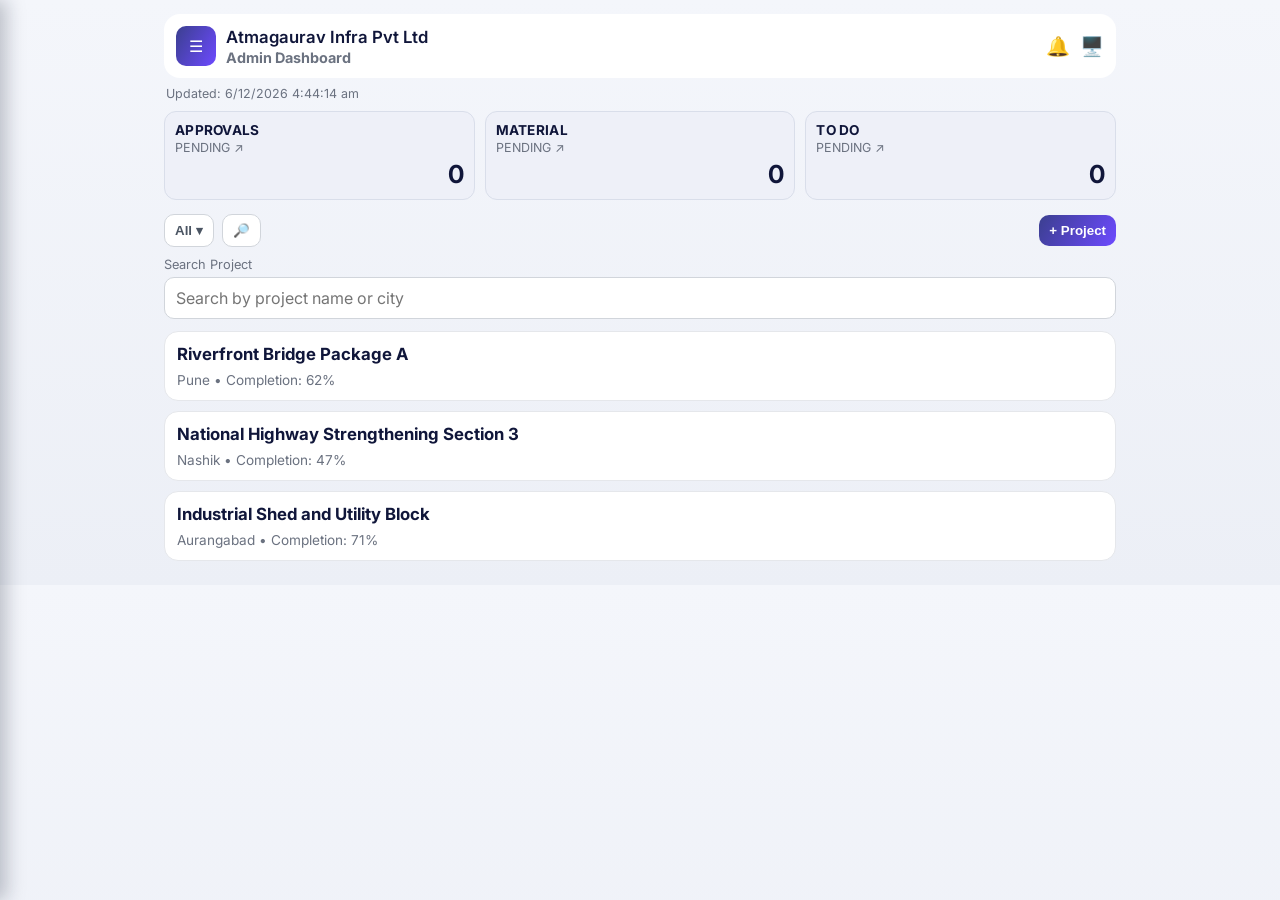
==== dashboard-admin.html @ f69ec0d4 "Refresh admin dashboard layout with pending KPI grid and project toolbar" ====
<!doctype html>
<html lang="en">
  <head>
    <meta charset="UTF-8" />
    <meta name="viewport" content="width=device-width, initial-scale=1.0" />
    <title>Admin | Atmagaurav Infra Pvt Ltd</title>
    <link rel="preconnect" href="https://fonts.googleapis.com" />
    <link rel="preconnect" href="https://fonts.gstatic.com" crossorigin />
    <link
      href="https://fonts.googleapis.com/css2?family=Inter:wght@400;500;600;700&display=swap"
      rel="stylesheet"
    />
    <link rel="stylesheet" href="dashboard.css" />
  </head>
  <body>
    <aside id="side-menu" class="side-menu" aria-hidden="true">
      <div class="side-menu-header">
        <h2>Menu</h2>
        <button id="close-menu" type="button">✕</button>
      </div>
      <nav class="side-menu-list">
        <a href="#">Projects</a>
        <a href="#">Subcontractor Registration</a>
        <a href="#">Vendor Registration</a>
        <a href="#">Material Registration</a>
        <a href="#">Reports</a>
        <a class="logout-item" href="index.html">Logout</a>
      </nav>
    </aside>
    <div id="menu-backdrop" class="menu-backdrop" hidden></div>

    <main class="dashboard-shell">
      <header class="topbar">
        <button id="menu-toggle" class="menu-toggle" type="button" aria-expanded="false" aria-controls="side-menu">☰</button>
        <div class="title-wrap">
          <p class="eyebrow">Atmagaurav Infra Pvt Ltd</p>
          <h1>Admin Dashboard</h1>
        </div>
        <div class="top-icons" aria-hidden="true">
          <span>🔔</span>
          <span>🖥️</span>
        </div>
      </header>

      <p class="updated-stamp" id="updated-stamp">Updated just now</p>

      <section class="summary-grid" aria-label="Admin KPI cards">
        <article class="summary-card">
          <h2>APPROVALS</h2>
          <p class="sub-kpi">PENDING ↗</p>
          <p class="value" id="kpi-approvals">0</p>
        </article>
        <article class="summary-card">
          <h2>MATERIAL</h2>
          <p class="sub-kpi">PENDING ↗</p>
          <p class="value" id="kpi-material">0</p>
        </article>
        <article class="summary-card">
          <h2>TO DO</h2>
          <p class="sub-kpi">PENDING ↗</p>
          <p class="value" id="kpi-todo">0</p>
        </article>
      </section>

      <section>
        <div class="projects-toolbar">
          <div class="toolbar-left">
            <button class="toolbar-btn" type="button">All ▾</button>
            <button class="toolbar-btn" type="button" id="search-toggle">🔎</button>
          </div>
          <button id="add-project" type="button" class="add-project">+ Project</button>
        </div>

        <div class="search-wrap" id="search-wrap">
          <label for="project-search" class="search-label">Search Project</label>
          <input id="project-search" class="project-search" type="search" placeholder="Search by project name or city" />
        </div>

        <div class="project-list" id="project-list">
          <a class="project-card" href="project-dashboard.html?project=Riverfront+Bridge+Package+A">
            <h3>Riverfront Bridge Package A</h3>
            <p>Pune • Completion: 62%</p>
          </a>
          <a class="project-card" href="project-dashboard.html?project=National+Highway+Strengthening+Section+3">
            <h3>National Highway Strengthening Section 3</h3>
            <p>Nashik • Completion: 47%</p>
          </a>
          <a class="project-card" href="project-dashboard.html?project=Industrial+Shed+and+Utility+Block">
            <h3>Industrial Shed and Utility Block</h3>
            <p>Aurangabad • Completion: 71%</p>
          </a>
        </div>
      </section>
    </main>

    <script src="dashboard.js"></script>
  </body>
</html>
---- dashboard.css ----
:root {
  --bg-primary: #eceff6;
  --bg-secondary: #f4f6fb;
  --card: #ffffff;
  --text: #10163a;
  --muted: #6b7280;
  --brand-primary: #6d4aff;
  --brand-secondary: #3b3f8f;
}

* { box-sizing: border-box; }

body {
  margin: 0;
  font-family: 'Inter', system-ui, -apple-system, BlinkMacSystemFont, 'Segoe UI', sans-serif;
  background: linear-gradient(180deg, var(--bg-secondary), var(--bg-primary));
  color: var(--text);
}

.dashboard-shell {
  max-width: 980px;
  margin: 0 auto;
  padding: 14px 14px 24px;
}

.topbar {
  background: var(--card);
  border-radius: 16px;
  padding: 12px;
  display: flex;
  align-items: center;
  gap: 10px;
}

.title-wrap { min-width: 0; flex: 1; }

.menu-toggle {
  border: none;
  width: 40px;
  height: 40px;
  border-radius: 10px;
  color: #fff;
  background: linear-gradient(120deg, var(--brand-secondary), var(--brand-primary));
  font-size: 1rem;
}

.eyebrow { margin: 0; color: var(--text); font-size: 1.05rem; font-weight: 600; white-space: nowrap; overflow: hidden; text-overflow: ellipsis; }
.topbar h1 { margin: 2px 0 0; font-size: 0.9rem; color: var(--muted); }

.top-icons { display: flex; gap: 10px; color: #1f2555; font-size: 1.2rem; align-items: center; }

.updated-stamp {
  margin: 8px 2px 0;
  color: var(--muted);
  font-size: 0.78rem;
}

.summary-grid {
  margin-top: 10px;
  display: grid;
  grid-template-columns: repeat(3, minmax(0, 1fr));
  gap: 10px;
}

.summary-card {
  background: #eef0f8;
  border: 1px solid #d9deea;
  border-radius: 12px;
  padding: 10px;
}

.summary-card h2 {
  margin: 0;
  font-size: 0.85rem;
  letter-spacing: 0.02em;
}

.sub-kpi {
  margin: 2px 0 4px;
  color: var(--muted);
  font-size: 0.78rem;
}

.value {
  margin: 0;
  font-size: 1.55rem;
  font-weight: 700;
  text-align: right;
}

.projects-toolbar {
  margin-top: 14px;
  display: flex;
  justify-content: space-between;
  align-items: center;
}

.toolbar-left {
  display: flex;
  gap: 8px;
}

.toolbar-btn,
.add-project {
  border: 1px solid #d1d5db;
  background: #fff;
  border-radius: 10px;
  padding: 8px 10px;
  font-weight: 600;
  color: #4b5563;
}

.add-project {
  border: none;
  color: #fff;
  background: linear-gradient(120deg, var(--brand-secondary), var(--brand-primary));
}

.search-wrap {
  margin-top: 10px;
}

.search-label {
  display: block;
  margin-bottom: 5px;
  color: var(--muted);
  font-size: 0.8rem;
}

.project-search {
  width: 100%;
  border: 1px solid #d1d5db;
  border-radius: 10px;
  padding: 10px 11px;
  font: inherit;
}

.project-list {
  margin-top: 12px;
  display: grid;
  gap: 10px;
}

.project-card {
  text-decoration: none;
  color: inherit;
  background: var(--card);
  border-radius: 14px;
  border: 1px solid #e5e7eb;
  padding: 12px;
}

.project-card h3 { margin: 0; font-size: 1.05rem; }
.project-card p { margin: 8px 0 0; font-size: 0.85rem; color: var(--muted); }

.side-menu {
  position: fixed;
  top: 0;
  left: 0;
  width: min(50vw, 320px);
  height: 100vh;
  background: #ffffff;
  z-index: 20;
  padding: 14px;
  transform: translateX(-100%);
  transition: transform 200ms ease;
  box-shadow: 6px 0 18px rgba(15, 23, 42, 0.25);
}

.side-menu.open { transform: translateX(0); }

.menu-backdrop {
  position: fixed;
  inset: 0;
  background: rgba(2, 6, 23, 0.45);
  z-index: 10;
}

.side-menu-header {
  display: flex;
  justify-content: space-between;
  align-items: center;
}

.side-menu-header h2 { margin: 0; font-size: 1rem; }
.side-menu-header button { border: none; background: transparent; font-size: 1rem; }

.side-menu-list { margin-top: 14px; display: grid; gap: 8px; }

.side-menu-list a {
  text-decoration: none;
  color: #0f172a;
  padding: 9px 8px;
  border-radius: 8px;
  background: #f8fafc;
  font-size: 0.88rem;
}

.side-menu-list .logout-item { margin-top: 8px; color: #b91c1c; font-weight: 600; }

@media (max-width: 520px) {
  .summary-grid { grid-template-columns: repeat(1, minmax(0, 1fr)); }
}
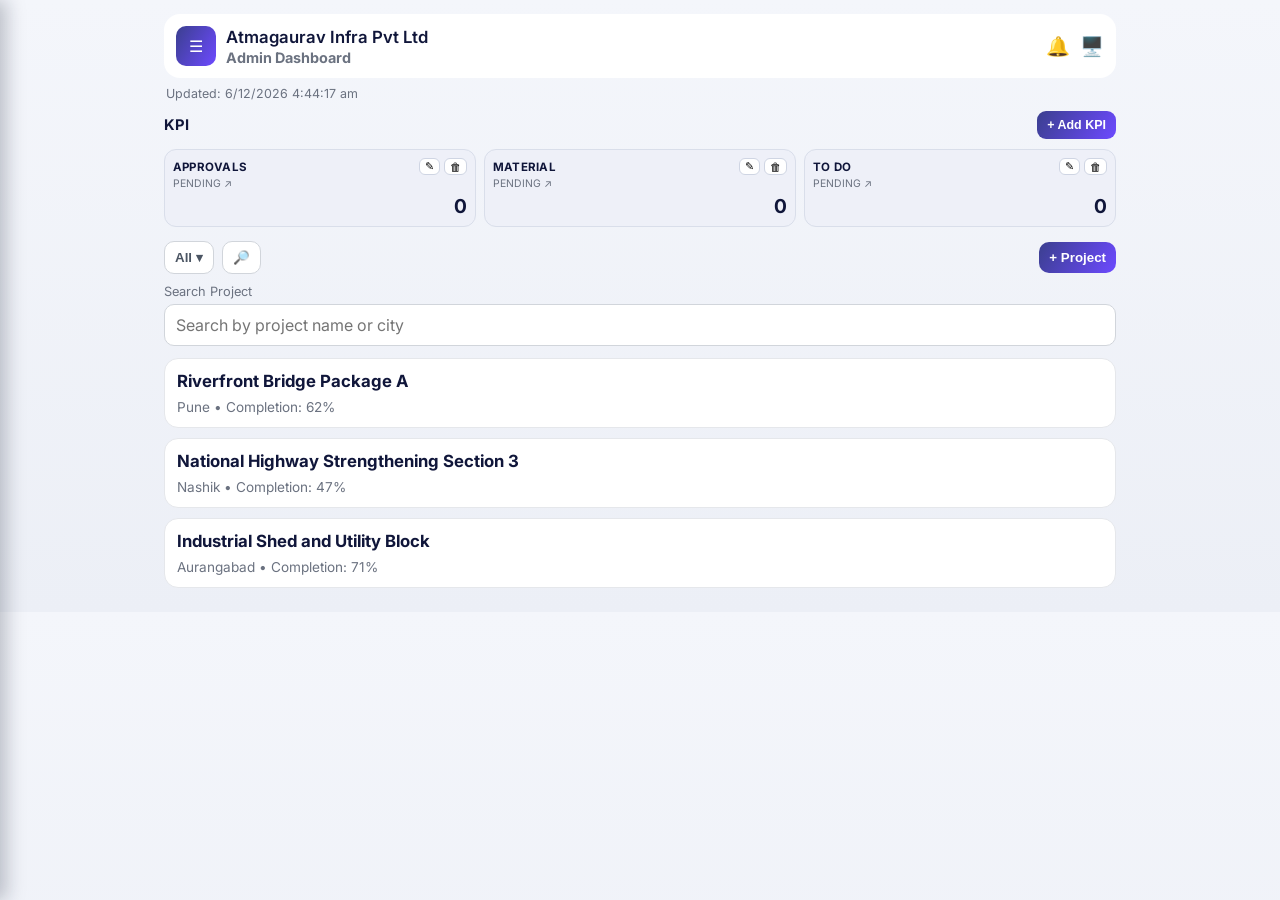
==== commit ea7706cb: "Keep KPI cards 3-per-row on mobile and add KPI CRUD actions" ====
--- a/dashboard-admin.html
+++ b/dashboard-admin.html
@@ -44,22 +44,47 @@
 
       <p class="updated-stamp" id="updated-stamp">Updated just now</p>
 
-      <section class="summary-grid" aria-label="Admin KPI cards">
-        <article class="summary-card">
-          <h2>APPROVALS</h2>
-          <p class="sub-kpi">PENDING ↗</p>
-          <p class="value" id="kpi-approvals">0</p>
-        </article>
-        <article class="summary-card">
-          <h2>MATERIAL</h2>
-          <p class="sub-kpi">PENDING ↗</p>
-          <p class="value" id="kpi-material">0</p>
-        </article>
-        <article class="summary-card">
-          <h2>TO DO</h2>
-          <p class="sub-kpi">PENDING ↗</p>
-          <p class="value" id="kpi-todo">0</p>
-        </article>
+      <section aria-label="Admin KPI cards">
+        <div class="kpi-header">
+          <h2>KPI</h2>
+          <button id="add-kpi" class="add-kpi" type="button">+ Add KPI</button>
+        </div>
+
+        <div class="summary-grid" id="summary-grid">
+          <article class="summary-card">
+            <div class="kpi-top-row">
+              <h3>APPROVALS</h3>
+              <div class="kpi-actions">
+                <button class="kpi-edit" type="button">✎</button>
+                <button class="kpi-delete" type="button">🗑</button>
+              </div>
+            </div>
+            <p class="sub-kpi">PENDING ↗</p>
+            <p class="value">0</p>
+          </article>
+          <article class="summary-card">
+            <div class="kpi-top-row">
+              <h3>MATERIAL</h3>
+              <div class="kpi-actions">
+                <button class="kpi-edit" type="button">✎</button>
+                <button class="kpi-delete" type="button">🗑</button>
+              </div>
+            </div>
+            <p class="sub-kpi">PENDING ↗</p>
+            <p class="value">0</p>
+          </article>
+          <article class="summary-card">
+            <div class="kpi-top-row">
+              <h3>TO DO</h3>
+              <div class="kpi-actions">
+                <button class="kpi-edit" type="button">✎</button>
+                <button class="kpi-delete" type="button">🗑</button>
+              </div>
+            </div>
+            <p class="sub-kpi">PENDING ↗</p>
+            <p class="value">0</p>
+          </article>
+        </div>
       </section>
 
       <section>
--- a/dashboard.css
+++ b/dashboard.css
@@ -55,35 +55,79 @@
   font-size: 0.78rem;
 }
 
+.kpi-header {
+  margin-top: 10px;
+  display: flex;
+  justify-content: space-between;
+  align-items: center;
+}
+
+.kpi-header h2 {
+  margin: 0;
+  font-size: 0.92rem;
+}
+
+.add-kpi {
+  border: none;
+  border-radius: 9px;
+  padding: 7px 10px;
+  color: #fff;
+  font-size: 0.78rem;
+  font-weight: 600;
+  background: linear-gradient(120deg, var(--brand-secondary), var(--brand-primary));
+}
+
 .summary-grid {
   margin-top: 10px;
   display: grid;
   grid-template-columns: repeat(3, minmax(0, 1fr));
-  gap: 10px;
+  gap: 8px;
 }
 
 .summary-card {
   background: #eef0f8;
   border: 1px solid #d9deea;
   border-radius: 12px;
-  padding: 10px;
-}
-
-.summary-card h2 {
-  margin: 0;
-  font-size: 0.85rem;
+  padding: 8px;
+  min-width: 0;
+}
+
+.kpi-top-row {
+  display: flex;
+  justify-content: space-between;
+  align-items: center;
+  gap: 4px;
+}
+
+.summary-card h3 {
+  margin: 0;
+  font-size: 0.72rem;
   letter-spacing: 0.02em;
+}
+
+.kpi-actions {
+  display: flex;
+  gap: 4px;
+}
+
+.kpi-edit,
+.kpi-delete {
+  border: 1px solid #cfd5e3;
+  background: #fff;
+  border-radius: 6px;
+  font-size: 0.7rem;
+  padding: 1px 5px;
 }
 
 .sub-kpi {
   margin: 2px 0 4px;
   color: var(--muted);
-  font-size: 0.78rem;
+  font-size: 0.65rem;
 }
 
 .value {
   margin: 0;
-  font-size: 1.55rem;
+  font-size: 1.2rem;
   font-weight: 700;
   text-align: right;
 }
@@ -197,7 +241,3 @@
 }
 
 .side-menu-list .logout-item { margin-top: 8px; color: #b91c1c; font-weight: 600; }
-
-@media (max-width: 520px) {
-  .summary-grid { grid-template-columns: repeat(1, minmax(0, 1fr)); }
-}
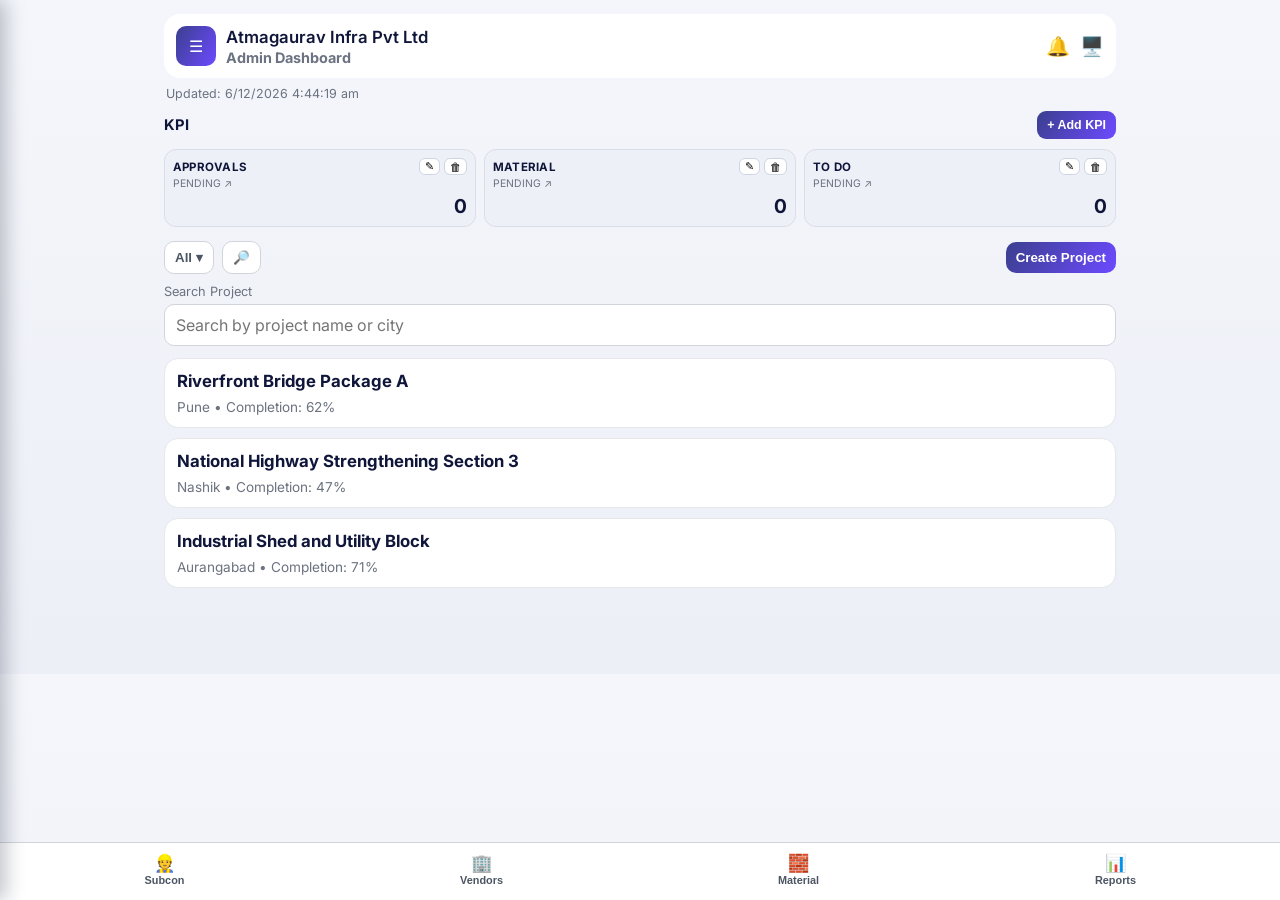
==== commit ae6d676f: "Add project menu visibility, bottom quick nav, and create-project form" ====
--- a/dashboard-admin.html
+++ b/dashboard-admin.html
@@ -19,10 +19,10 @@
         <button id="close-menu" type="button">✕</button>
       </div>
       <nav class="side-menu-list">
-        <a href="#">Projects</a>
-        <a href="#">Subcontractor Registration</a>
-        <a href="#">Vendor Registration</a>
-        <a href="#">Material Registration</a>
+        <a href="#" id="menu-projects">Projects</a>
+        <a href="#">Subcontractor</a>
+        <a href="#">Vendors</a>
+        <a href="#">Material</a>
         <a href="#">Reports</a>
         <a class="logout-item" href="index.html">Logout</a>
       </nav>
@@ -87,13 +87,13 @@
         </div>
       </section>
 
-      <section>
+      <section id="projects-section">
         <div class="projects-toolbar">
           <div class="toolbar-left">
             <button class="toolbar-btn" type="button">All ▾</button>
             <button class="toolbar-btn" type="button" id="search-toggle">🔎</button>
           </div>
-          <button id="add-project" type="button" class="add-project">+ Project</button>
+          <button id="add-project" type="button" class="add-project">Create Project</button>
         </div>
 
         <div class="search-wrap" id="search-wrap">
@@ -118,6 +118,39 @@
       </section>
     </main>
 
+    <nav class="bottom-nav" aria-label="Quick actions">
+      <button type="button"><span>👷</span><small>Subcon</small></button>
+      <button type="button"><span>🏢</span><small>Vendors</small></button>
+      <button type="button"><span>🧱</span><small>Material</small></button>
+      <button type="button"><span>📊</span><small>Reports</small></button>
+    </nav>
+
+    <dialog id="project-modal" class="project-modal">
+      <form id="create-project-form" class="project-form" method="dialog">
+        <div class="modal-head">
+          <h2>Create Project</h2>
+          <button type="button" id="close-project-modal">✕</button>
+        </div>
+
+        <label>Project Name <input id="project-name-input" required /></label>
+        <label>Client Name <input id="client-name-input" required /></label>
+        <label>Cost Put to Tender <input id="cost-tender-input" type="number" min="0" step="0.01" required /></label>
+        <label>Contract Price <input id="contract-price-input" type="number" min="0" step="0.01" required /></label>
+        <label>% above / Below (auto)
+          <input id="percent-above-below" readonly placeholder="Auto calculated" />
+        </label>
+        <label>Work Order Date <input id="work-order-date" type="date" required /></label>
+        <label>Schedule Completion Date <input id="schedule-date" type="date" required /></label>
+        <label>EOT Date <input id="eot-date" type="date" /></label>
+        <label>DLP Date <input id="dlp-date" type="date" /></label>
+        <label>Construction Period (auto)
+          <input id="construction-period" readonly placeholder="Auto calculated" />
+        </label>
+
+        <button class="save-project" type="submit">Save Project</button>
+      </form>
+    </dialog>
+
     <script src="dashboard.js"></script>
   </body>
 </html>
--- a/dashboard.css
+++ b/dashboard.css
@@ -20,7 +20,7 @@
 .dashboard-shell {
   max-width: 980px;
   margin: 0 auto;
-  padding: 14px 14px 24px;
+  padding: 14px 14px 86px;
 }
 
 .topbar {
@@ -196,6 +196,32 @@
 
 .project-card h3 { margin: 0; font-size: 1.05rem; }
 .project-card p { margin: 8px 0 0; font-size: 0.85rem; color: var(--muted); }
+
+.bottom-nav {
+  position: fixed;
+  left: 0;
+  right: 0;
+  bottom: 0;
+  display: grid;
+  grid-template-columns: repeat(4, minmax(0, 1fr));
+  gap: 4px;
+  padding: 8px 8px calc(10px + env(safe-area-inset-bottom));
+  background: #ffffff;
+  border-top: 1px solid #d1d5db;
+}
+
+.bottom-nav button {
+  border: none;
+  background: transparent;
+  color: #4b5563;
+  display: grid;
+  justify-items: center;
+  gap: 2px;
+  padding: 4px 2px;
+}
+
+.bottom-nav span { font-size: 1.08rem; line-height: 1; }
+.bottom-nav small { font-size: 0.68rem; font-weight: 600; }
 
 .side-menu {
   position: fixed;
@@ -241,3 +267,63 @@
 }
 
 .side-menu-list .logout-item { margin-top: 8px; color: #b91c1c; font-weight: 600; }
+
+.project-modal {
+  width: min(92vw, 460px);
+  border: none;
+  border-radius: 14px;
+  padding: 0;
+}
+
+.project-modal::backdrop {
+  background: rgba(2, 6, 23, 0.5);
+}
+
+.project-form {
+  padding: 14px;
+  display: grid;
+  gap: 8px;
+}
+
+.modal-head {
+  display: flex;
+  justify-content: space-between;
+  align-items: center;
+}
+
+.modal-head h2 {
+  margin: 0;
+  font-size: 1rem;
+}
+
+.modal-head button {
+  border: none;
+  background: transparent;
+  font-size: 1rem;
+}
+
+.project-form label {
+  display: grid;
+  gap: 4px;
+  font-size: 0.82rem;
+  font-weight: 600;
+  color: #334155;
+}
+
+.project-form input {
+  width: 100%;
+  border: 1px solid #d1d5db;
+  border-radius: 8px;
+  padding: 9px 10px;
+  font: inherit;
+}
+
+.save-project {
+  margin-top: 6px;
+  border: none;
+  border-radius: 10px;
+  color: #fff;
+  font-weight: 700;
+  padding: 10px;
+  background: linear-gradient(120deg, var(--brand-secondary), var(--brand-primary));
+}
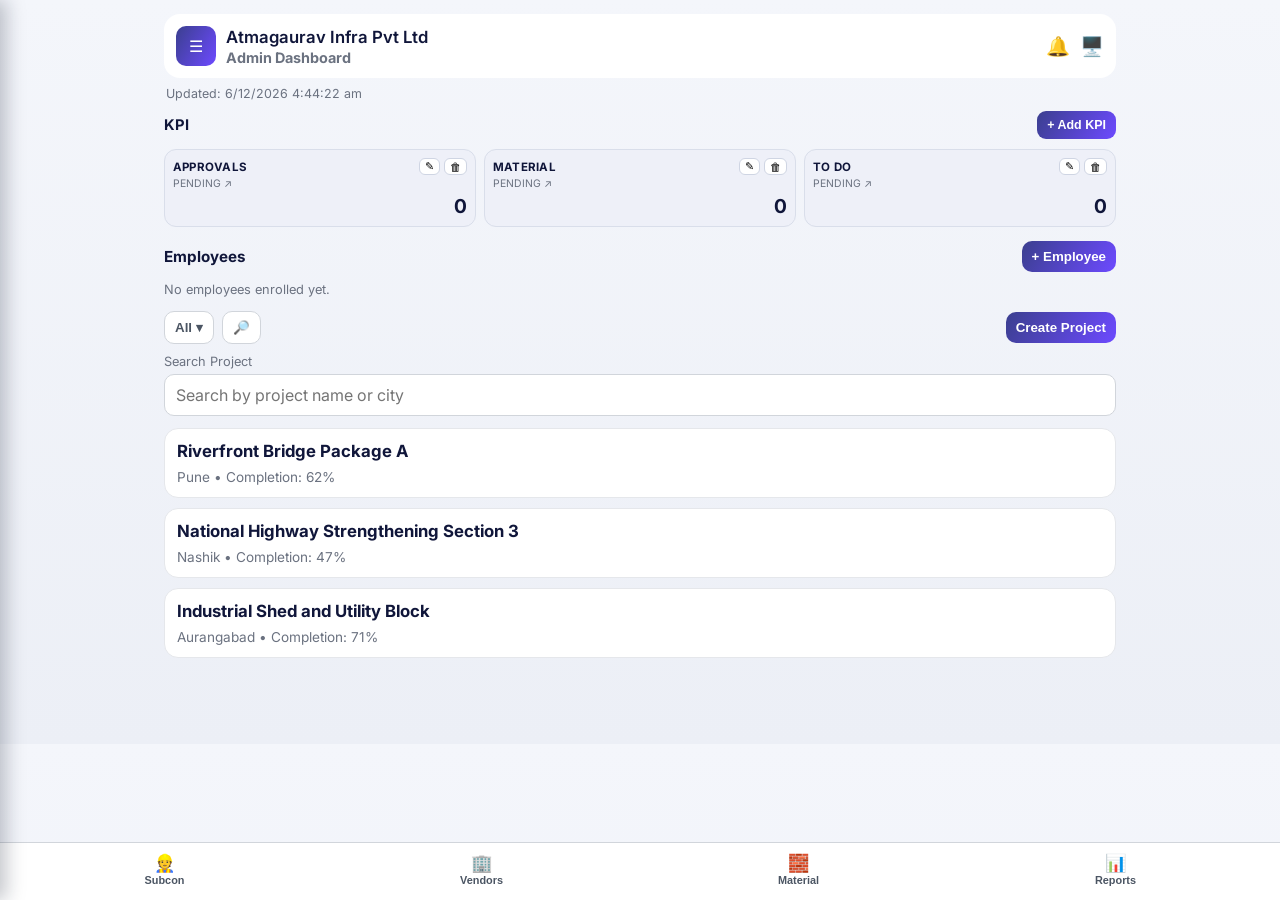
==== commit f10bb451: "Add employee enrolment and project-based login access" ====
--- a/dashboard-admin.html
+++ b/dashboard-admin.html
@@ -20,6 +20,7 @@
       </div>
       <nav class="side-menu-list">
         <a href="#" id="menu-projects">Projects</a>
+        <a href="#" id="menu-employees">Employees</a>
         <a href="#">Subcontractor</a>
         <a href="#">Vendors</a>
         <a href="#">Material</a>
@@ -87,6 +88,15 @@
         </div>
       </section>
 
+
+      <section id="employees-section">
+        <div class="section-head-row">
+          <h2 class="section-head-title">Employees</h2>
+          <button id="add-employee" class="add-project" type="button">+ Employee</button>
+        </div>
+        <div class="employee-list" id="employee-list"></div>
+      </section>
+
       <section id="projects-section">
         <div class="projects-toolbar">
           <div class="toolbar-left">
@@ -151,6 +161,35 @@
       </form>
     </dialog>
 
+
+    <dialog id="employee-modal" class="project-modal">
+      <form id="employee-form" class="project-form" method="dialog">
+        <div class="modal-head">
+          <h2>Employee Enrolment</h2>
+          <button type="button" id="close-employee-modal">✕</button>
+        </div>
+
+        <label>Name of Employee <input id="emp-name" required /></label>
+        <label>Mobile Number <input id="emp-mobile" type="tel" maxlength="10" pattern="[0-9]{10}" required /></label>
+        <label>Email ID <input id="emp-email" type="email" required /></label>
+        <label>DOB <input id="emp-dob" type="date" required /></label>
+        <label>Salary <input id="emp-salary" type="number" min="0" step="0.01" required /></label>
+        <label>Address <input id="emp-address" required /></label>
+        <label>Aadhar Number <input id="emp-aadhar" required /></label>
+        <label>PAN Number <input id="emp-pan" required /></label>
+        <label>Bank Name <input id="emp-bank" required /></label>
+        <label>Account Number <input id="emp-account" required /></label>
+        <label>IFSC <input id="emp-ifsc" required /></label>
+        <label>Assign Project
+          <select id="emp-project" required>
+            <option value="">Select Project</option>
+          </select>
+        </label>
+
+        <button class="save-project" type="submit">Save Employee</button>
+      </form>
+    </dialog>
+
     <script src="dashboard.js"></script>
   </body>
 </html>
--- a/dashboard.css
+++ b/dashboard.css
@@ -327,3 +327,42 @@
   padding: 10px;
   background: linear-gradient(120deg, var(--brand-secondary), var(--brand-primary));
 }
+
+
+.section-head-row {
+  margin-top: 14px;
+  display: flex;
+  justify-content: space-between;
+  align-items: center;
+}
+
+.section-head-title {
+  margin: 0;
+  font-size: 0.95rem;
+}
+
+.employee-list {
+  margin-top: 10px;
+  display: grid;
+  gap: 8px;
+}
+
+.employee-card {
+  background: var(--card);
+  border: 1px solid #e5e7eb;
+  border-radius: 10px;
+  padding: 10px;
+}
+
+.employee-card h4 {
+  margin: 0;
+  font-size: 0.9rem;
+}
+
+.employee-card p {
+  margin: 4px 0 0;
+  font-size: 0.78rem;
+  color: var(--muted);
+}
+
+.empty-state { margin: 0; color: var(--muted); font-size: 0.8rem; }
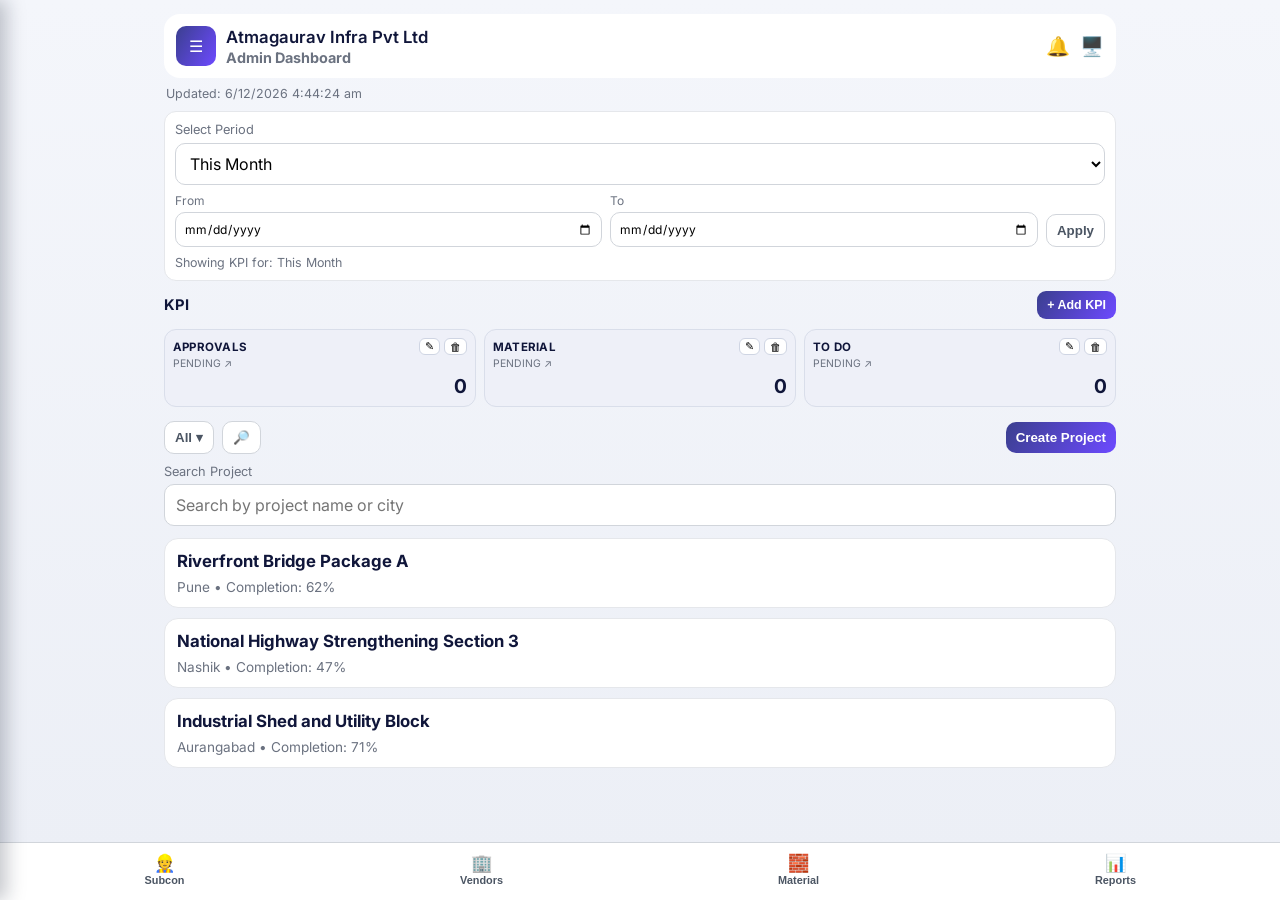
==== commit 3539bdaf: "Add KPI period selector options on admin dashboard" ====
--- a/dashboard-admin.html
+++ b/dashboard-admin.html
@@ -43,88 +43,109 @@
         </div>
       </header>
 
-      <p class="updated-stamp" id="updated-stamp">Updated just now</p>
-
-      <section aria-label="Admin KPI cards">
-        <div class="kpi-header">
-          <h2>KPI</h2>
-          <button id="add-kpi" class="add-kpi" type="button">+ Add KPI</button>
-        </div>
-
-        <div class="summary-grid" id="summary-grid">
-          <article class="summary-card">
-            <div class="kpi-top-row">
-              <h3>APPROVALS</h3>
-              <div class="kpi-actions">
-                <button class="kpi-edit" type="button">✎</button>
-                <button class="kpi-delete" type="button">🗑</button>
+      <section id="admin-home">
+        <p class="updated-stamp" id="updated-stamp">Updated just now</p>
+
+        <section class="period-filter" aria-label="KPI period selector">
+          <label for="kpi-period" class="period-label">Select Period</label>
+          <select id="kpi-period" class="period-select">
+            <option value="this-month">This Month</option>
+            <option value="this-year">This Year</option>
+            <option value="current-financial-year">Current Financial Year</option>
+            <option value="till-date">Till Date</option>
+            <option value="custom">Custom Period</option>
+          </select>
+
+          <div id="custom-period-fields" class="custom-period-fields" hidden>
+            <label>From <input id="custom-period-start" type="date" /></label>
+            <label>To <input id="custom-period-end" type="date" /></label>
+            <button id="apply-custom-period" type="button" class="toolbar-btn">Apply</button>
+          </div>
+
+          <p id="period-note" class="period-note">Showing KPI for: This Month</p>
+        </section>
+
+        <section aria-label="Admin KPI cards">
+          <div class="kpi-header">
+            <h2>KPI</h2>
+            <button id="add-kpi" class="add-kpi" type="button">+ Add KPI</button>
+          </div>
+
+          <div class="summary-grid" id="summary-grid">
+            <article class="summary-card">
+              <div class="kpi-top-row">
+                <h3>APPROVALS</h3>
+                <div class="kpi-actions">
+                  <button class="kpi-edit" type="button">✎</button>
+                  <button class="kpi-delete" type="button">🗑</button>
+                </div>
               </div>
+              <p class="sub-kpi">PENDING ↗</p>
+              <p class="value">0</p>
+            </article>
+            <article class="summary-card">
+              <div class="kpi-top-row">
+                <h3>MATERIAL</h3>
+                <div class="kpi-actions">
+                  <button class="kpi-edit" type="button">✎</button>
+                  <button class="kpi-delete" type="button">🗑</button>
+                </div>
+              </div>
+              <p class="sub-kpi">PENDING ↗</p>
+              <p class="value">0</p>
+            </article>
+            <article class="summary-card">
+              <div class="kpi-top-row">
+                <h3>TO DO</h3>
+                <div class="kpi-actions">
+                  <button class="kpi-edit" type="button">✎</button>
+                  <button class="kpi-delete" type="button">🗑</button>
+                </div>
+              </div>
+              <p class="sub-kpi">PENDING ↗</p>
+              <p class="value">0</p>
+            </article>
+          </div>
+        </section>
+
+        <section id="projects-section">
+          <div class="projects-toolbar">
+            <div class="toolbar-left">
+              <button class="toolbar-btn" type="button">All ▾</button>
+              <button class="toolbar-btn" type="button" id="search-toggle">🔎</button>
             </div>
-            <p class="sub-kpi">PENDING ↗</p>
-            <p class="value">0</p>
-          </article>
-          <article class="summary-card">
-            <div class="kpi-top-row">
-              <h3>MATERIAL</h3>
-              <div class="kpi-actions">
-                <button class="kpi-edit" type="button">✎</button>
-                <button class="kpi-delete" type="button">🗑</button>
-              </div>
-            </div>
-            <p class="sub-kpi">PENDING ↗</p>
-            <p class="value">0</p>
-          </article>
-          <article class="summary-card">
-            <div class="kpi-top-row">
-              <h3>TO DO</h3>
-              <div class="kpi-actions">
-                <button class="kpi-edit" type="button">✎</button>
-                <button class="kpi-delete" type="button">🗑</button>
-              </div>
-            </div>
-            <p class="sub-kpi">PENDING ↗</p>
-            <p class="value">0</p>
-          </article>
-        </div>
+            <button id="add-project" type="button" class="add-project">Create Project</button>
+          </div>
+
+          <div class="search-wrap" id="search-wrap">
+            <label for="project-search" class="search-label">Search Project</label>
+            <input id="project-search" class="project-search" type="search" placeholder="Search by project name or city" />
+          </div>
+
+          <div class="project-list" id="project-list">
+            <a class="project-card" href="project-dashboard.html?project=Riverfront+Bridge+Package+A">
+              <h3>Riverfront Bridge Package A</h3>
+              <p>Pune • Completion: 62%</p>
+            </a>
+            <a class="project-card" href="project-dashboard.html?project=National+Highway+Strengthening+Section+3">
+              <h3>National Highway Strengthening Section 3</h3>
+              <p>Nashik • Completion: 47%</p>
+            </a>
+            <a class="project-card" href="project-dashboard.html?project=Industrial+Shed+and+Utility+Block">
+              <h3>Industrial Shed and Utility Block</h3>
+              <p>Aurangabad • Completion: 71%</p>
+            </a>
+          </div>
+        </section>
       </section>
 
-
-      <section id="employees-section">
+      <section id="employees-section" class="employees-page" hidden>
         <div class="section-head-row">
           <h2 class="section-head-title">Employees</h2>
+          <button id="back-to-dashboard" class="toolbar-btn" type="button">← Dashboard</button>
           <button id="add-employee" class="add-project" type="button">+ Employee</button>
         </div>
         <div class="employee-list" id="employee-list"></div>
-      </section>
-
-      <section id="projects-section">
-        <div class="projects-toolbar">
-          <div class="toolbar-left">
-            <button class="toolbar-btn" type="button">All ▾</button>
-            <button class="toolbar-btn" type="button" id="search-toggle">🔎</button>
-          </div>
-          <button id="add-project" type="button" class="add-project">Create Project</button>
-        </div>
-
-        <div class="search-wrap" id="search-wrap">
-          <label for="project-search" class="search-label">Search Project</label>
-          <input id="project-search" class="project-search" type="search" placeholder="Search by project name or city" />
-        </div>
-
-        <div class="project-list" id="project-list">
-          <a class="project-card" href="project-dashboard.html?project=Riverfront+Bridge+Package+A">
-            <h3>Riverfront Bridge Package A</h3>
-            <p>Pune • Completion: 62%</p>
-          </a>
-          <a class="project-card" href="project-dashboard.html?project=National+Highway+Strengthening+Section+3">
-            <h3>National Highway Strengthening Section 3</h3>
-            <p>Nashik • Completion: 47%</p>
-          </a>
-          <a class="project-card" href="project-dashboard.html?project=Industrial+Shed+and+Utility+Block">
-            <h3>Industrial Shed and Utility Block</h3>
-            <p>Aurangabad • Completion: 71%</p>
-          </a>
-        </div>
       </section>
     </main>
 
--- a/dashboard.css
+++ b/dashboard.css
@@ -53,6 +53,58 @@
   margin: 8px 2px 0;
   color: var(--muted);
   font-size: 0.78rem;
+}
+
+.period-filter {
+  margin-top: 10px;
+  background: var(--card);
+  border: 1px solid #e5e7eb;
+  border-radius: 12px;
+  padding: 10px;
+}
+
+.period-label {
+  display: block;
+  margin-bottom: 6px;
+  font-size: 0.8rem;
+  color: var(--muted);
+}
+
+.period-select {
+  width: 100%;
+  border: 1px solid #d1d5db;
+  border-radius: 10px;
+  padding: 9px 10px;
+  font: inherit;
+  background: #fff;
+}
+
+.custom-period-fields {
+  margin-top: 8px;
+  display: grid;
+  grid-template-columns: 1fr 1fr auto;
+  gap: 8px;
+  align-items: end;
+}
+
+.custom-period-fields label {
+  display: grid;
+  gap: 4px;
+  font-size: 0.75rem;
+  color: var(--muted);
+}
+
+.custom-period-fields input {
+  border: 1px solid #d1d5db;
+  border-radius: 10px;
+  padding: 8px;
+  font: inherit;
+}
+
+.period-note {
+  margin: 8px 0 0;
+  font-size: 0.78rem;
+  color: var(--muted);
 }
 
 .kpi-header {
@@ -332,6 +384,8 @@
 .section-head-row {
   margin-top: 14px;
   display: flex;
+  flex-wrap: wrap;
+  gap: 8px;
   justify-content: space-between;
   align-items: center;
 }
@@ -366,3 +420,14 @@
 }
 
 .empty-state { margin: 0; color: var(--muted); font-size: 0.8rem; }
+
+
+.employees-page {
+  padding-bottom: 82px;
+}
+
+@media (max-width: 560px) {
+  .custom-period-fields {
+    grid-template-columns: 1fr;
+  }
+}
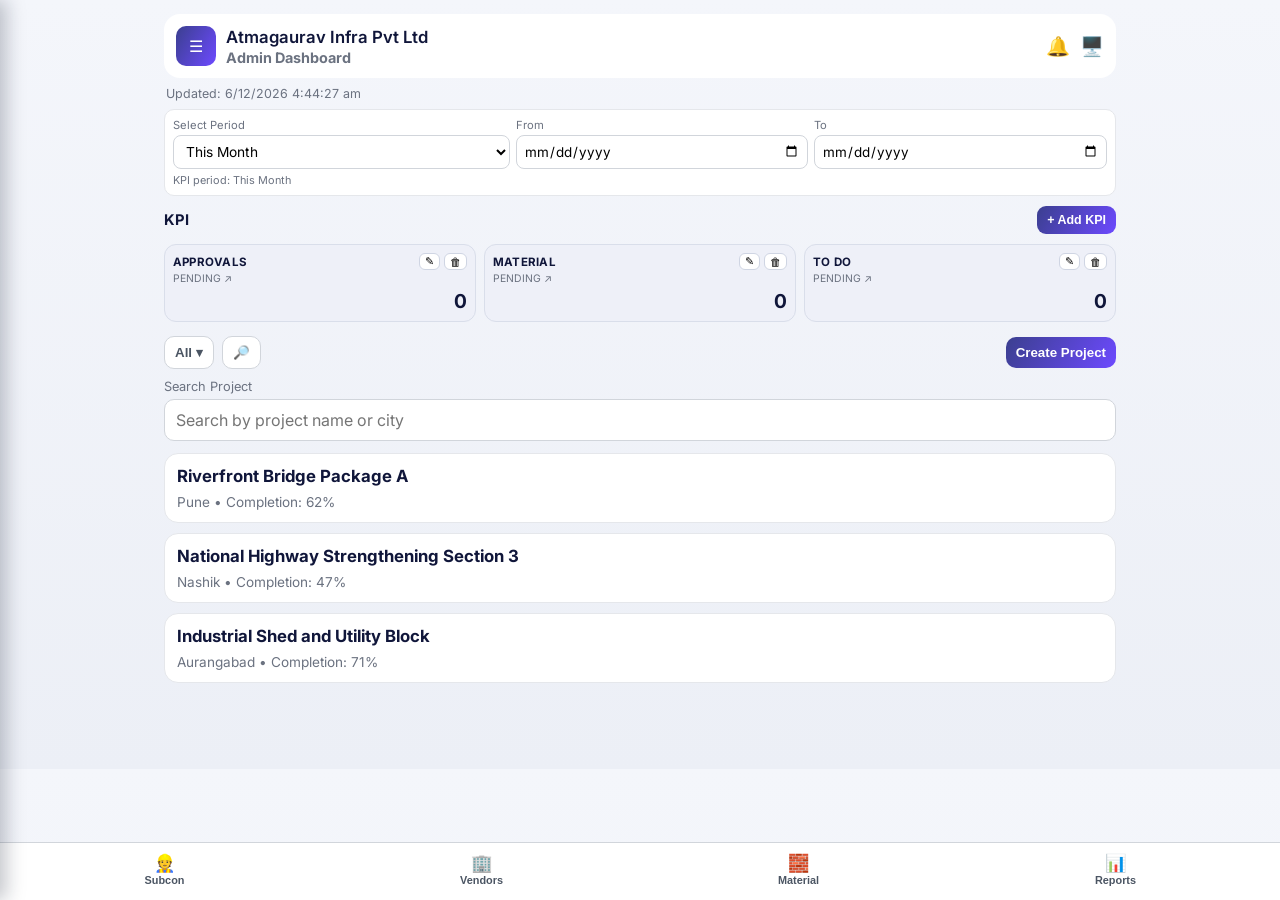
==== commit cd1f716e: "Align period selector, from, and to in one row" ====
--- a/dashboard-admin.html
+++ b/dashboard-admin.html
@@ -47,22 +47,25 @@
         <p class="updated-stamp" id="updated-stamp">Updated just now</p>
 
         <section class="period-filter" aria-label="KPI period selector">
-          <label for="kpi-period" class="period-label">Select Period</label>
-          <select id="kpi-period" class="period-select">
-            <option value="this-month">This Month</option>
-            <option value="this-year">This Year</option>
-            <option value="current-financial-year">Current Financial Year</option>
-            <option value="till-date">Till Date</option>
-            <option value="custom">Custom Period</option>
-          </select>
-
-          <div id="custom-period-fields" class="custom-period-fields" hidden>
-            <label>From <input id="custom-period-start" type="date" /></label>
-            <label>To <input id="custom-period-end" type="date" /></label>
-            <button id="apply-custom-period" type="button" class="toolbar-btn">Apply</button>
-          </div>
-
-          <p id="period-note" class="period-note">Showing KPI for: This Month</p>
+          <div class="period-inline-row">
+            <label class="period-cell">
+              Select Period
+              <select id="kpi-period" class="period-select">
+                <option value="this-month">This Month</option>
+                <option value="this-year">This Year</option>
+                <option value="current-financial-year">Current Financial Year</option>
+                <option value="till-date">Till Date</option>
+                <option value="custom">Custom Period</option>
+              </select>
+            </label>
+
+            <div id="custom-period-fields" class="custom-period-fields" hidden>
+              <label class="period-cell">From <input id="custom-period-start" type="date" /></label>
+              <label class="period-cell">To <input id="custom-period-end" type="date" /></label>
+            </div>
+          </div>
+
+          <p id="period-note" class="period-note">KPI period: This Month</p>
         </section>
 
         <section aria-label="Admin KPI cards">
--- a/dashboard.css
+++ b/dashboard.css
@@ -56,54 +56,52 @@
 }
 
 .period-filter {
-  margin-top: 10px;
+  margin-top: 8px;
   background: var(--card);
   border: 1px solid #e5e7eb;
-  border-radius: 12px;
-  padding: 10px;
-}
-
-.period-label {
-  display: block;
-  margin-bottom: 6px;
-  font-size: 0.8rem;
+  border-radius: 10px;
+  padding: 8px;
+}
+
+.period-inline-row {
+  display: grid;
+  grid-template-columns: 1.15fr 1fr 1fr;
+  gap: 6px;
+  align-items: end;
+}
+
+.period-cell {
+  display: grid;
+  gap: 3px;
+  font-size: 0.7rem;
   color: var(--muted);
 }
 
 .period-select {
   width: 100%;
   border: 1px solid #d1d5db;
-  border-radius: 10px;
-  padding: 9px 10px;
+  border-radius: 8px;
+  padding: 7px 8px;
   font: inherit;
+  font-size: 0.86rem;
   background: #fff;
 }
 
 .custom-period-fields {
-  margin-top: 8px;
-  display: grid;
-  grid-template-columns: 1fr 1fr auto;
-  gap: 8px;
-  align-items: end;
-}
-
-.custom-period-fields label {
-  display: grid;
-  gap: 4px;
-  font-size: 0.75rem;
-  color: var(--muted);
+  display: contents;
 }
 
 .custom-period-fields input {
   border: 1px solid #d1d5db;
-  border-radius: 10px;
-  padding: 8px;
+  border-radius: 8px;
+  padding: 7px;
   font: inherit;
+  font-size: 0.84rem;
 }
 
 .period-note {
-  margin: 8px 0 0;
-  font-size: 0.78rem;
+  margin: 4px 0 0;
+  font-size: 0.68rem;
   color: var(--muted);
 }
 
@@ -425,9 +423,3 @@
 .employees-page {
   padding-bottom: 82px;
 }
-
-@media (max-width: 560px) {
-  .custom-period-fields {
-    grid-template-columns: 1fr;
-  }
-}
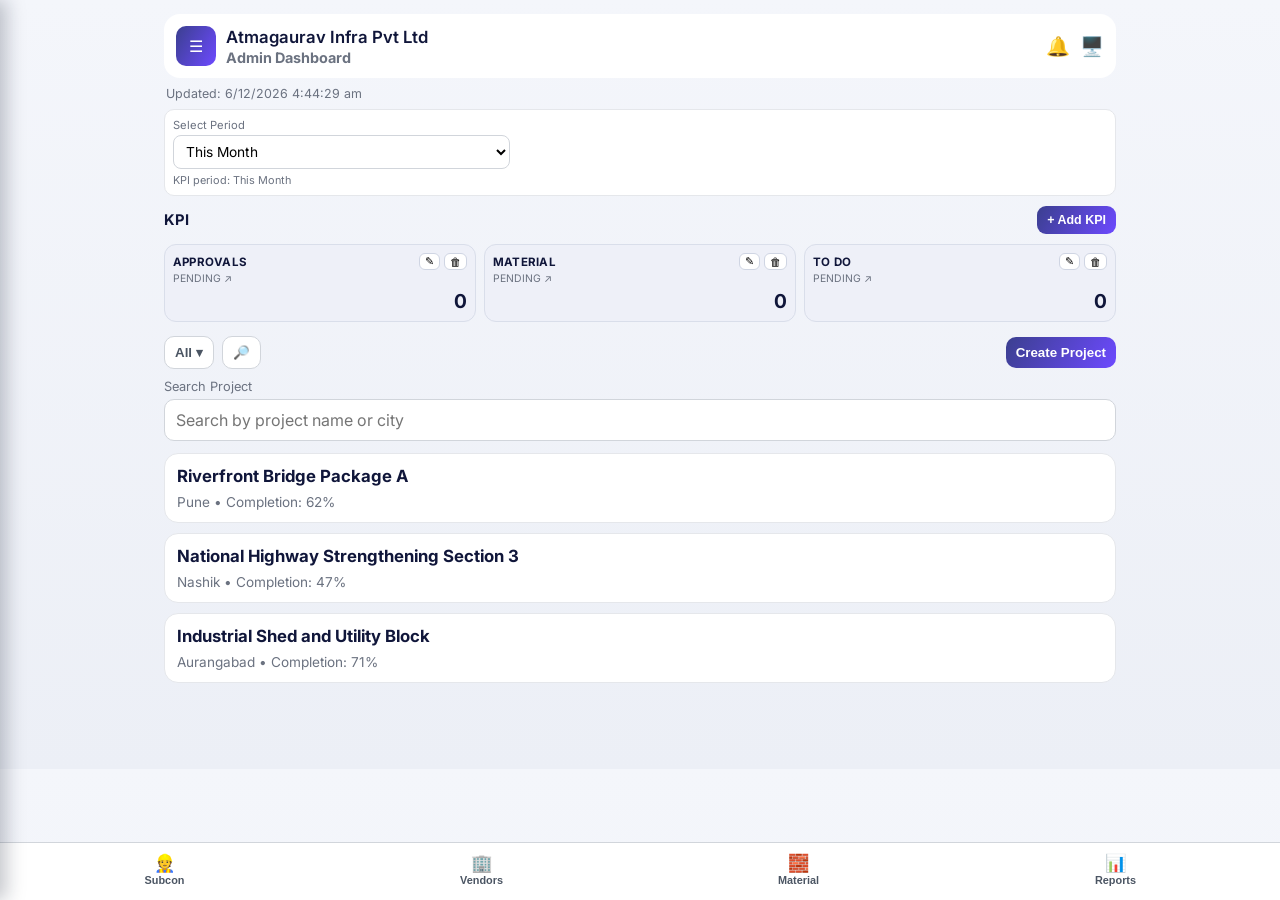
==== commit aad33a2b: "Hide custom date controls unless custom period is selected" ====
--- a/dashboard-admin.html
+++ b/dashboard-admin.html
@@ -62,6 +62,7 @@
             <div id="custom-period-fields" class="custom-period-fields" hidden>
               <label class="period-cell">From <input id="custom-period-start" type="date" /></label>
               <label class="period-cell">To <input id="custom-period-end" type="date" /></label>
+              <button id="apply-custom-period" type="button" class="toolbar-btn">Apply</button>
             </div>
           </div>
 
--- a/dashboard.css
+++ b/dashboard.css
@@ -88,7 +88,15 @@
 }
 
 .custom-period-fields {
-  display: contents;
+  display: grid;
+  grid-column: 2 / span 2;
+  grid-template-columns: 1fr 1fr auto;
+  gap: 6px;
+  align-items: end;
+}
+
+.custom-period-fields[hidden] {
+  display: none !important;
 }
 
 .custom-period-fields input {
@@ -97,6 +105,12 @@
   padding: 7px;
   font: inherit;
   font-size: 0.84rem;
+}
+
+.custom-period-fields #apply-custom-period {
+  padding: 7px 10px;
+  border-radius: 8px;
+  font-size: 0.75rem;
 }
 
 .period-note {
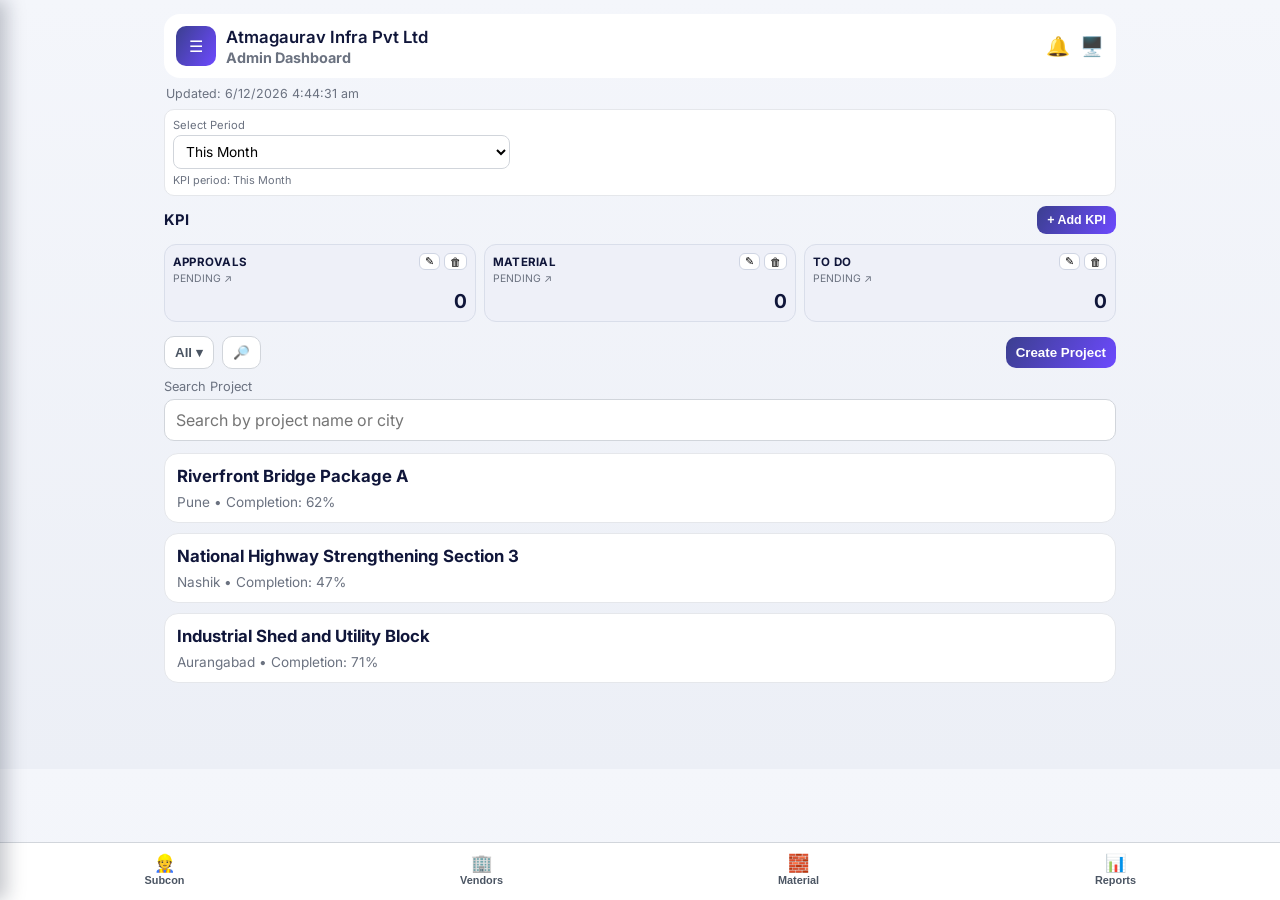
==== commit 17f7c84e: "Keep custom period controls contained inside filter box" ====
--- a/dashboard-admin.html
+++ b/dashboard-admin.html
@@ -62,7 +62,7 @@
             <div id="custom-period-fields" class="custom-period-fields" hidden>
               <label class="period-cell">From <input id="custom-period-start" type="date" /></label>
               <label class="period-cell">To <input id="custom-period-end" type="date" /></label>
-              <button id="apply-custom-period" type="button" class="toolbar-btn">Apply</button>
+              <button id="apply-custom-period" type="button" class="add-project">Apply</button>
             </div>
           </div>
 
--- a/dashboard.css
+++ b/dashboard.css
@@ -61,13 +61,18 @@
   border: 1px solid #e5e7eb;
   border-radius: 10px;
   padding: 8px;
+  overflow: hidden;
 }
 
 .period-inline-row {
   display: grid;
-  grid-template-columns: 1.15fr 1fr 1fr;
+  grid-template-columns: minmax(0, 1.15fr) minmax(0, 1fr) minmax(0, 1fr);
   gap: 6px;
   align-items: end;
+}
+
+.period-inline-row > * {
+  min-width: 0;
 }
 
 .period-cell {
@@ -90,9 +95,10 @@
 .custom-period-fields {
   display: grid;
   grid-column: 2 / span 2;
-  grid-template-columns: 1fr 1fr auto;
+  grid-template-columns: 1fr 1fr;
   gap: 6px;
   align-items: end;
+  min-width: 0;
 }
 
 .custom-period-fields[hidden] {
@@ -100,6 +106,8 @@
 }
 
 .custom-period-fields input {
+  width: 100%;
+  min-width: 0;
   border: 1px solid #d1d5db;
   border-radius: 8px;
   padding: 7px;
@@ -108,6 +116,8 @@
 }
 
 .custom-period-fields #apply-custom-period {
+  grid-column: 1 / -1;
+  justify-self: end;
   padding: 7px 10px;
   border-radius: 8px;
   font-size: 0.75rem;
